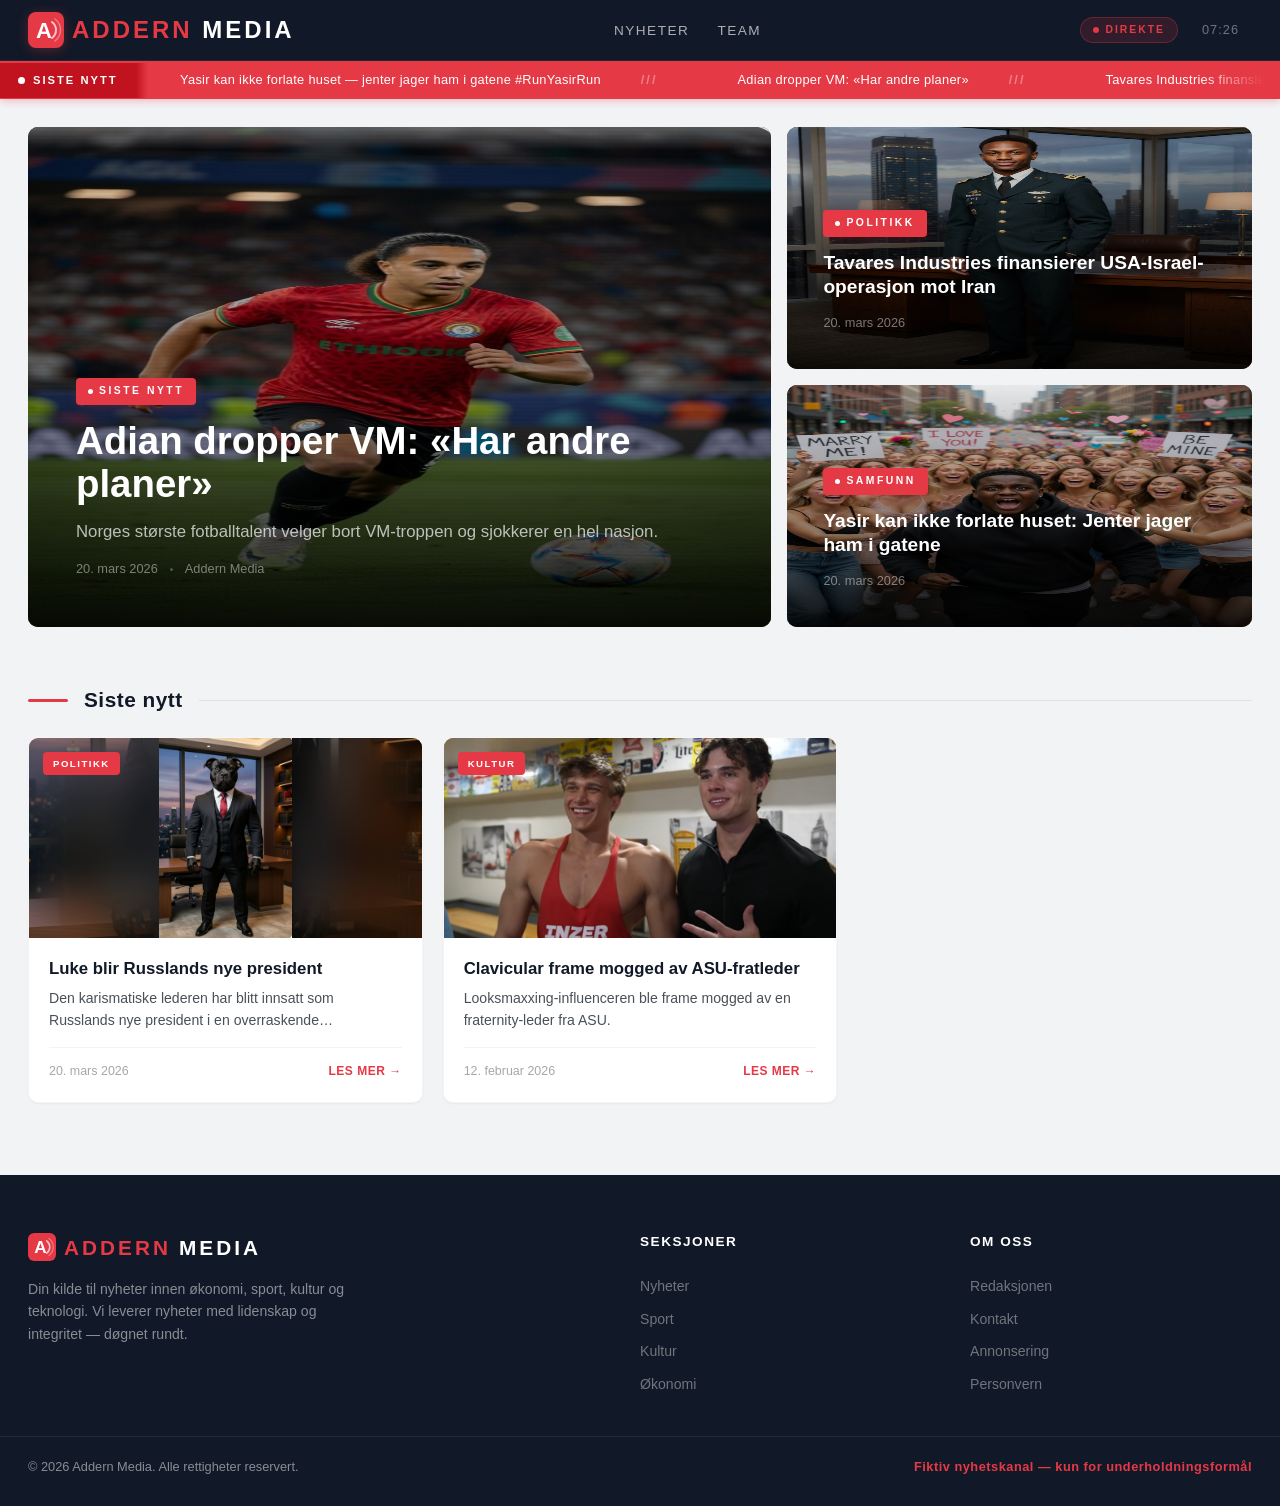
==== index.html @ cc78db99 "Legg til logo som favicon Co-Authored-By: Claude Opus 4.6 (1M context) <noreply@anthropic.com>" ====
<!DOCTYPE html>
<html lang="no">
<head>
  <meta charset="UTF-8">
  <meta name="viewport" content="width=device-width, initial-scale=1.0">
  <title>Addern Media — Nyheter du kan stole på*</title>
  <meta name="description" content="Addern Media — Din kilde til nyheter innen økonomi, sport, kultur og teknologi. *Fiktiv nyhetskanal for underholdningsformål.">
  <link rel="icon" type="image/svg+xml" href="images/favicon.svg">
  <link rel="stylesheet" href="css/style.css">
</head>
<body>

  <!-- PRELOADER -->
  <div class="preloader" id="preloader">
    <div class="preloader-inner">
      <svg class="preloader-logo" width="56" height="56" viewBox="0 0 36 36" fill="none">
        <rect width="36" height="36" rx="8" fill="#e63946"/>
        <text x="8" y="26" font-family="'Clash Display',sans-serif" font-weight="700" font-size="22" fill="#fff">A</text>
        <path d="M24 10c2.5 2 4 5 4 8s-1.5 6-4 8" stroke="#fff" stroke-width="2" stroke-linecap="round" opacity="0.7"/>
        <path d="M27 7c3.5 2.8 5.5 7 5.5 11s-2 8.2-5.5 11" stroke="#fff" stroke-width="1.5" stroke-linecap="round" opacity="0.35"/>
      </svg>
      <div class="preloader-bar"><div class="preloader-bar-fill"></div></div>
    </div>
  </div>

  <!-- SCROLL PROGRESS BAR -->
  <div class="scroll-progress" id="scroll-progress"></div>

  <!-- NAVBAR -->
  <nav class="navbar">
    <div class="nav-container">
      <a href="#" class="nav-logo">
        <svg class="logo-icon" width="36" height="36" viewBox="0 0 36 36" fill="none">
          <rect width="36" height="36" rx="8" fill="#e63946"/>
          <text x="8" y="26" font-family="'Clash Display',sans-serif" font-weight="700" font-size="22" fill="#fff">A</text>
          <path d="M24 10c2.5 2 4 5 4 8s-1.5 6-4 8" stroke="#fff" stroke-width="2" stroke-linecap="round" opacity="0.7"/>
          <path d="M27 7c3.5 2.8 5.5 7 5.5 11s-2 8.2-5.5 11" stroke="#fff" stroke-width="1.5" stroke-linecap="round" opacity="0.35"/>
        </svg>
        <span class="logo-text"><span class="accent">ADDERN</span> MEDIA</span>
      </a>
      <ul class="nav-links">
        <li><a href="#nyheter">Nyheter</a></li>
        <li><a href="#team">Team</a></li>
      </ul>
      <div class="nav-right">
        <span class="nav-live">Direkte</span>
        <span class="nav-clock" id="nav-clock"></span>
        <button class="hamburger" aria-label="Meny">
          <span></span>
          <span></span>
          <span></span>
        </button>
      </div>
    </div>
  </nav>

  <!-- BREAKING NEWS TICKER -->
  <div class="ticker-bar">
    <span class="ticker-label">SISTE NYTT</span>
    <div class="ticker-track">
      <span>Yasir kan ikke forlate huset — jenter jager ham i gatene #RunYasirRun</span>
      <span>Adian dropper VM: «Har andre planer»</span>
      <span>Tavares Industries finansierer USA-Israel-operasjon mot Iran</span>
      <span>Luke blir Russlands nye president</span>
      <span>Clavicular frame mogged av ASU-fratleder</span>
      <!-- Duplicate for seamless loop -->
      <span>Yasir kan ikke forlate huset — jenter jager ham i gatene #RunYasirRun</span>
      <span>Adian dropper VM: «Har andre planer»</span>
      <span>Tavares Industries finansierer USA-Israel-operasjon mot Iran</span>
      <span>Luke blir Russlands nye president</span>
      <span>Clavicular frame mogged av ASU-fratleder</span>
    </div>
  </div>

  <!-- HERO -->
  <section class="hero">
    <div class="hero-grid" id="hero-grid">
      <!-- Rendered by JS -->
    </div>
  </section>

  <!-- NEWS GRID -->
  <div class="section-header" id="nyheter">
    <div class="red-bar"></div>
    <h2>Siste nytt</h2>
    <div class="line"></div>
  </div>
  <div class="news-grid" id="news-grid">
    <!-- Rendered by JS -->
  </div>

  <!-- FOOTER -->
  <footer class="footer">
    <div class="footer-container">
      <div class="footer-brand">
        <div class="footer-logo">
          <svg class="footer-logo-icon" width="28" height="28" viewBox="0 0 36 36" fill="none">
            <rect width="36" height="36" rx="8" fill="#e63946"/>
            <text x="8" y="26" font-family="'Clash Display',sans-serif" font-weight="700" font-size="22" fill="#fff">A</text>
            <path d="M24 10c2.5 2 4 5 4 8s-1.5 6-4 8" stroke="#fff" stroke-width="2" stroke-linecap="round" opacity="0.7"/>
            <path d="M27 7c3.5 2.8 5.5 7 5.5 11s-2 8.2-5.5 11" stroke="#fff" stroke-width="1.5" stroke-linecap="round" opacity="0.35"/>
          </svg>
          <span class="accent">ADDERN</span> MEDIA
        </div>
        <p>Din kilde til nyheter innen økonomi, sport, kultur og teknologi. Vi leverer nyheter med lidenskap og integritet — døgnet rundt.</p>
      </div>
      <div class="footer-col">
        <h4>Seksjoner</h4>
        <a href="#nyheter">Nyheter</a>
        <a href="#sport">Sport</a>
        <a href="#kultur">Kultur</a>
        <a href="#okonomi">Økonomi</a>
      </div>
      <div class="footer-col">
        <h4>Om oss</h4>
        <a href="#team">Redaksjonen</a>
        <a href="#">Kontakt</a>
        <a href="#">Annonsering</a>
        <a href="#">Personvern</a>
      </div>
    </div>
    <div class="footer-bottom">
      <span>&copy; 2026 Addern Media. Alle rettigheter reservert.</span>
      <span class="footer-disclaimer">Fiktiv nyhetskanal — kun for underholdningsformål</span>
    </div>
  </footer>

  <script src="js/articles-data.js"></script>
  <script src="js/main.js"></script>
</body>
</html>
---- css/style.css ----
/* ===== FONTS ===== */
@import url('https://api.fontshare.com/v2/css?f[]=clash-display@700,600,500,400&display=swap');
@import url('https://api.fontshare.com/v2/css?f[]=cabinet-grotesk@400,500,700&display=swap');

/* ===== VARIABLES ===== */
:root {
  --red: #e63946;
  --red-dark: #c1121f;
  --red-light: #fce4e6;
  --red-glow: rgba(230, 57, 70, 0.15);
  --white: #ffffff;
  --off-white: #fafafa;
  --light-gray: #f2f3f5;
  --mid-gray: #e0e2e6;
  --dark-gray: #495057;
  --near-black: #111827;
  --black: #0a0a0a;
  --font-heading: 'Clash Display', 'Arial Black', sans-serif;
  --font-body: 'Cabinet Grotesk', 'Segoe UI', sans-serif;
  --shadow-xs: 0 1px 2px rgba(0,0,0,0.05);
  --shadow-sm: 0 1px 3px rgba(0,0,0,0.08), 0 1px 2px rgba(0,0,0,0.06);
  --shadow-md: 0 4px 6px -1px rgba(0,0,0,0.08), 0 2px 4px -2px rgba(0,0,0,0.06);
  --shadow-lg: 0 10px 25px -3px rgba(0,0,0,0.1), 0 4px 10px -4px rgba(0,0,0,0.06);
  --shadow-xl: 0 20px 40px -5px rgba(0,0,0,0.12), 0 8px 16px -6px rgba(0,0,0,0.06);
  --shadow-red: 0 4px 14px -3px rgba(230, 57, 70, 0.25);
  --radius: 10px;
  --radius-sm: 6px;
  --transition: 0.3s cubic-bezier(0.25, 0.46, 0.45, 0.94);
  --transition-fast: 0.15s ease;
  --transition-slow: 0.5s cubic-bezier(0.25, 0.46, 0.45, 0.94);
}

/* ===== RESET ===== */
*, *::before, *::after {
  margin: 0;
  padding: 0;
  box-sizing: border-box;
}

html {
  scroll-behavior: smooth;
  -webkit-font-smoothing: antialiased;
  -moz-osx-font-smoothing: grayscale;
}

body {
  font-family: var(--font-body);
  background: var(--light-gray);
  color: var(--near-black);
  line-height: 1.6;
  overflow-x: hidden;
}

a {
  text-decoration: none;
  color: inherit;
}

ul { list-style: none; }

img {
  max-width: 100%;
  display: block;
}

/* ===== PRELOADER ===== */
.preloader {
  position: fixed;
  inset: 0;
  background: var(--near-black);
  z-index: 10000;
  display: flex;
  align-items: center;
  justify-content: center;
  transition: opacity 0.5s ease, visibility 0.5s ease;
}

.preloader.hidden {
  opacity: 0;
  visibility: hidden;
  pointer-events: none;
}

.preloader-inner {
  display: flex;
  flex-direction: column;
  align-items: center;
  gap: 24px;
}

.preloader-logo {
  animation: preloader-pulse 1.2s ease infinite;
}

@keyframes preloader-pulse {
  0%, 100% { transform: scale(1); opacity: 1; }
  50% { transform: scale(1.08); opacity: 0.7; }
}

.preloader-bar {
  width: 120px;
  height: 3px;
  background: rgba(255,255,255,0.1);
  border-radius: 3px;
  overflow: hidden;
}

.preloader-bar-fill {
  height: 100%;
  background: var(--red);
  border-radius: 3px;
  animation: preloader-fill 1s ease forwards;
}

@keyframes preloader-fill {
  from { width: 0; }
  to { width: 100%; }
}

/* ===== SCROLL PROGRESS ===== */
.scroll-progress {
  position: fixed;
  top: 0;
  left: 0;
  height: 3px;
  background: var(--red);
  z-index: 10001;
  width: 0;
  transition: width 0.05s linear;
  box-shadow: 0 0 8px rgba(230, 57, 70, 0.4);
}

/* ===== PAGE LOAD ANIMATION ===== */
@keyframes page-fade-in {
  from { opacity: 0; transform: translateY(12px); }
  to { opacity: 1; transform: translateY(0); }
}

.navbar { animation: page-fade-in 0.4s ease both; }
.ticker-bar { animation: page-fade-in 0.4s 0.1s ease both; }
.hero { animation: page-fade-in 0.5s 0.2s ease both; }

/* ===== NAVBAR ===== */
.navbar {
  background: var(--near-black);
  position: sticky;
  top: 0;
  z-index: 1000;
  border-bottom: 1px solid rgba(255,255,255,0.06);
}

.nav-container {
  max-width: 1320px;
  margin: 0 auto;
  padding: 0 28px;
  display: flex;
  align-items: center;
  justify-content: space-between;
  height: 60px;
}

.nav-logo {
  font-family: var(--font-heading);
  font-size: 1.5rem;
  font-weight: 700;
  color: var(--white);
  letter-spacing: 3px;
  display: flex;
  align-items: center;
  gap: 8px;
}

.nav-logo .logo-icon {
  flex-shrink: 0;
  filter: drop-shadow(0 2px 6px rgba(230, 57, 70, 0.3));
}

.nav-logo .logo-text {
  letter-spacing: 3px;
}

.nav-logo .accent {
  color: var(--red);
}

@keyframes pulse-dot {
  0%, 100% { opacity: 1; transform: scale(1); box-shadow: 0 0 8px rgba(230, 57, 70, 0.6); }
  50% { opacity: 0.6; transform: scale(0.7); box-shadow: 0 0 4px rgba(230, 57, 70, 0.3); }
}

.nav-right {
  display: flex;
  align-items: center;
  gap: 24px;
}

.nav-live {
  display: flex;
  align-items: center;
  gap: 6px;
  background: rgba(230, 57, 70, 0.15);
  border: 1px solid rgba(230, 57, 70, 0.3);
  padding: 4px 12px;
  border-radius: 20px;
  font-family: var(--font-heading);
  font-size: 0.65rem;
  font-weight: 700;
  color: var(--red);
  letter-spacing: 2px;
  text-transform: uppercase;
}

.nav-live::before {
  content: '';
  width: 6px;
  height: 6px;
  background: var(--red);
  border-radius: 50%;
  animation: pulse-dot 1.5s infinite;
}

.nav-clock {
  font-family: var(--font-heading);
  font-size: 0.8rem;
  font-weight: 500;
  color: rgba(255,255,255,0.4);
  letter-spacing: 1px;
  min-width: 50px;
}

.nav-links {
  display: flex;
  gap: 28px;
}

.nav-links a {
  color: rgba(255,255,255,0.65);
  font-weight: 500;
  font-size: 0.85rem;
  text-transform: uppercase;
  letter-spacing: 1.5px;
  transition: color var(--transition);
  position: relative;
  padding: 4px 0;
}

.nav-links a::after {
  content: '';
  position: absolute;
  bottom: -2px;
  left: 0;
  width: 0;
  height: 2px;
  background: var(--red);
  transition: width var(--transition);
}

.nav-links a:hover {
  color: var(--white);
}

.nav-links a:hover::after {
  width: 100%;
}

/* Hamburger */
.hamburger {
  display: none;
  flex-direction: column;
  gap: 5px;
  cursor: pointer;
  background: none;
  border: none;
  padding: 10px;
  -webkit-tap-highlight-color: transparent;
}

.hamburger span {
  display: block;
  width: 22px;
  height: 2px;
  background: var(--white);
  border-radius: 2px;
  transition: var(--transition);
}

.hamburger.active span:nth-child(1) {
  transform: translateY(7px) rotate(45deg);
}

.hamburger.active span:nth-child(2) {
  opacity: 0;
}

.hamburger.active span:nth-child(3) {
  transform: translateY(-7px) rotate(-45deg);
}

/* ===== BREAKING TICKER ===== */
.ticker-bar {
  background: var(--red);
  overflow: hidden;
  white-space: nowrap;
  position: relative;
  box-shadow: 0 2px 8px rgba(230, 57, 70, 0.3);
  -webkit-overflow-scrolling: touch;
}

/* Gradient fade edges */
.ticker-bar::before,
.ticker-bar::after {
  content: '';
  position: absolute;
  top: 0;
  bottom: 0;
  width: 80px;
  z-index: 3;
  pointer-events: none;
}

.ticker-bar::after {
  right: 0;
  background: linear-gradient(to left, var(--red) 20%, transparent);
}

.ticker-label {
  display: inline-flex;
  align-items: center;
  background: var(--red-dark);
  color: var(--white);
  font-family: var(--font-heading);
  font-weight: 700;
  font-size: 0.7rem;
  letter-spacing: 2px;
  text-transform: uppercase;
  padding: 9px 18px;
  position: relative;
  z-index: 4;
}

.ticker-label::before {
  content: '';
  width: 7px;
  height: 7px;
  background: var(--white);
  border-radius: 50%;
  margin-right: 8px;
  animation: pulse-dot 1s infinite;
}

.ticker-label::after {
  content: '';
  position: absolute;
  right: -12px;
  top: 0;
  bottom: 0;
  width: 12px;
  background: linear-gradient(to right, var(--red-dark), transparent);
  z-index: 5;
}

.ticker-track {
  display: inline-flex;
  animation: ticker-scroll 45s linear infinite;
}

.ticker-track span {
  color: var(--white);
  font-weight: 500;
  font-size: 0.8rem;
  padding: 9px 40px;
  display: inline-block;
  letter-spacing: 0.3px;
}

.ticker-track span::after {
  content: '///';
  margin-left: 40px;
  opacity: 0.35;
  font-weight: 700;
  letter-spacing: 2px;
}

.ticker-bar:hover .ticker-track {
  animation-play-state: paused;
}

@keyframes ticker-scroll {
  0% { transform: translateX(0); }
  100% { transform: translateX(-50%); }
}

/* ===== HERO ===== */
.hero {
  max-width: 1320px;
  margin: 28px auto;
  padding: 0 28px;
}

.hero-grid {
  display: grid;
  grid-template-columns: 1.6fr 1fr;
  gap: 16px;
}

.hero-card {
  position: relative;
  border-radius: var(--radius);
  overflow: hidden;
  background: var(--near-black);
  display: flex;
  align-items: flex-end;
  cursor: pointer;
  transition: transform var(--transition), box-shadow var(--transition);
}

.hero-card:hover {
  transform: scale(1.003);
  box-shadow: var(--shadow-xl);
}

.hero-card--main {
  min-height: 500px;
  grid-row: 1 / 3;
}

.hero-card--side {
  min-height: 242px;
}

.hero-image {
  position: absolute;
  inset: 0;
  background: linear-gradient(135deg, #1a1a2e 0%, #16213e 50%, #0f3460 100%);
  background-size: cover;
  background-position: center;
  transition: transform 0.6s ease;
}

.hero-card:hover .hero-image {
  transform: scale(1.03);
}

.hero-image::after {
  content: '';
  position: absolute;
  inset: 0;
  background: linear-gradient(to top, rgba(0,0,0,0.9) 0%, rgba(0,0,0,0.4) 40%, rgba(0,0,0,0.05) 100%);
}

/* Scan-line overlay for broadcast feel */
.hero-card--main .hero-image::before {
  content: '';
  position: absolute;
  inset: 0;
  background: repeating-linear-gradient(
    0deg,
    transparent,
    transparent 2px,
    rgba(0,0,0,0.03) 2px,
    rgba(0,0,0,0.03) 4px
  );
  z-index: 1;
  pointer-events: none;
}

.hero-content {
  position: relative;
  z-index: 2;
  padding: 36px;
}

.hero-card--main .hero-content {
  padding: 48px;
  max-width: 680px;
}

.badge {
  display: inline-flex;
  align-items: center;
  gap: 6px;
  background: var(--red);
  color: var(--white);
  font-family: var(--font-heading);
  font-weight: 700;
  font-size: 0.65rem;
  letter-spacing: 2.5px;
  text-transform: uppercase;
  padding: 5px 12px;
  border-radius: 4px;
  margin-bottom: 14px;
  box-shadow: var(--shadow-red);
}

.badge::before {
  content: '';
  width: 5px;
  height: 5px;
  background: var(--white);
  border-radius: 50%;
  animation: pulse-dot 1s infinite;
}

.hero-content h1 {
  font-family: var(--font-heading);
  font-weight: 700;
  color: var(--white);
  line-height: 1.12;
  margin-bottom: 14px;
}

.hero-card--main .hero-content h1 {
  font-size: 2.4rem;
}

.hero-card--side .hero-content h1 {
  font-size: 1.2rem;
  line-height: 1.25;
}

.hero-content .ingress {
  color: rgba(255,255,255,0.7);
  font-size: 1.05rem;
  line-height: 1.55;
  margin-bottom: 14px;
}

.hero-meta {
  display: flex;
  align-items: center;
  gap: 12px;
  color: rgba(255,255,255,0.45);
  font-size: 0.8rem;
}

.hero-meta .dot {
  width: 3px;
  height: 3px;
  background: rgba(255,255,255,0.25);
  border-radius: 50%;
}

/* ===== SECTION TITLES ===== */
.section-header {
  max-width: 1320px;
  margin: 56px auto 20px;
  padding: 0 28px;
  display: flex;
  align-items: center;
  gap: 16px;
}

.section-header h2 {
  font-family: var(--font-heading);
  font-size: 1.3rem;
  font-weight: 700;
  color: var(--near-black);
  letter-spacing: 0.5px;
}

.section-header .line {
  flex: 1;
  height: 1px;
  background: var(--mid-gray);
}

.section-header .red-bar {
  width: 40px;
  height: 3px;
  background: var(--red);
  border-radius: 2px;
}

/* ===== NEWS GRID ===== */
.news-grid {
  max-width: 1320px;
  margin: 0 auto 72px;
  padding: 0 28px;
  display: grid;
  grid-template-columns: repeat(3, 1fr);
  gap: 20px;
}

.news-card {
  background: var(--white);
  border-radius: var(--radius);
  overflow: hidden;
  box-shadow: var(--shadow-xs);
  cursor: pointer;
  transition: transform var(--transition), box-shadow var(--transition);
  border: 1px solid rgba(0,0,0,0.04);
  display: flex;
  flex-direction: column;
}

.news-card:hover {
  transform: translateY(-6px);
  box-shadow: var(--shadow-lg);
}

.news-card-image {
  height: 200px;
  background: linear-gradient(135deg, #667eea, #764ba2);
  position: relative;
  overflow: hidden;
}

.news-card:hover .news-card-image img,
.news-card:hover .news-card-image::before {
  transform: scale(1.06);
}

.news-card-image img {
  width: 100%;
  height: 100%;
  object-fit: cover;
  position: absolute;
  inset: 0;
  transition: transform 0.5s ease;
}

/* Portrait images: show full image with blurred background */
.news-card-image.portrait-img {
  background-size: cover !important;
  background-position: center !important;
  filter: none;
}

.news-card-image.portrait-img::after {
  content: '';
  position: absolute;
  inset: 0;
  backdrop-filter: blur(20px);
  -webkit-backdrop-filter: blur(20px);
  background: rgba(0,0,0,0.15);
  z-index: 0;
}

.news-card-image.portrait-img img {
  object-fit: contain;
  z-index: 1;
}

.news-card-image .category-badge {
  position: absolute;
  top: 14px;
  left: 14px;
  color: var(--white);
  font-family: var(--font-heading);
  font-weight: 600;
  font-size: 0.6rem;
  letter-spacing: 1.5px;
  text-transform: uppercase;
  padding: 4px 10px;
  border-radius: 4px;
  z-index: 2;
}

/* Category-specific badge colors */
.category-badge[data-cat="Økonomi"],
.category-badge { background: var(--red); }

.news-card-body {
  padding: 20px;
  flex: 1;
  display: flex;
  flex-direction: column;
}

.news-card-body h3 {
  font-family: var(--font-heading);
  font-size: 1.05rem;
  font-weight: 600;
  color: var(--near-black);
  line-height: 1.35;
  margin-bottom: 8px;
  display: -webkit-box;
  -webkit-line-clamp: 3;
  -webkit-box-orient: vertical;
  overflow: hidden;
}

.news-card-body .excerpt {
  color: var(--dark-gray);
  font-size: 0.88rem;
  line-height: 1.5;
  margin-bottom: 16px;
  display: -webkit-box;
  -webkit-line-clamp: 2;
  -webkit-box-orient: vertical;
  overflow: hidden;
  flex: 1;
}

.news-card-meta {
  display: flex;
  justify-content: space-between;
  align-items: center;
  color: rgba(0,0,0,0.35);
  font-size: 0.78rem;
  padding-top: 14px;
  border-top: 1px solid var(--light-gray);
}

.news-card-meta .read-more {
  color: var(--red);
  font-weight: 600;
  font-size: 0.75rem;
  text-transform: uppercase;
  letter-spacing: 0.5px;
  transition: letter-spacing var(--transition);
}

.news-card:hover .news-card-meta .read-more {
  letter-spacing: 1.5px;
}

/* Card color variants */
.news-card:nth-child(1) .news-card-image { background: linear-gradient(135deg, #1a1a2e, #16213e); }
.news-card:nth-child(2) .news-card-image { background: linear-gradient(135deg, #2d6a4f, #40916c); }
.news-card:nth-child(3) .news-card-image { background: linear-gradient(135deg, #e63946, #c1121f); }
.news-card:nth-child(4) .news-card-image { background: linear-gradient(135deg, #457b9d, #1d3557); }
.news-card:nth-child(5) .news-card-image { background: linear-gradient(135deg, #f4a261, #e76f51); }
.news-card:nth-child(6) .news-card-image { background: linear-gradient(135deg, #6c63ff, #3f37c9); }
.news-card:nth-child(7) .news-card-image { background: linear-gradient(135deg, #2b2d42, #8d99ae); }
.news-card:nth-child(8) .news-card-image { background: linear-gradient(135deg, #003049, #669bbc); }
.news-card:nth-child(9) .news-card-image { background: linear-gradient(135deg, #d4a373, #bc6c25); }

/* ===== TEAM SECTION ===== */
.team-section {
  background: var(--white);
  padding: 72px 0;
  position: relative;
}

.team-section::before {
  content: '';
  position: absolute;
  top: 0;
  left: 0;
  right: 0;
  height: 1px;
  background: linear-gradient(to right, transparent, var(--mid-gray) 20%, var(--mid-gray) 80%, transparent);
}

.team-grid {
  max-width: 1320px;
  margin: 24px auto 0;
  padding: 0 28px;
  display: grid;
  grid-template-columns: repeat(4, 1fr);
  gap: 32px;
}

.team-card {
  text-align: center;
  padding: 24px 16px;
  border-radius: var(--radius);
  transition: background var(--transition), transform var(--transition);
  position: relative;
}

.team-card:hover {
  background: var(--light-gray);
  transform: translateY(-4px);
}

.team-card::after {
  content: '';
  position: absolute;
  bottom: 0;
  left: 50%;
  transform: translateX(-50%);
  width: 0;
  height: 3px;
  background: var(--red);
  border-radius: 2px;
  transition: width var(--transition);
}

.team-card:hover::after {
  width: 40px;
}

.team-avatar {
  width: 140px;
  height: 140px;
  border-radius: 50%;
  margin: 0 auto 18px;
  background: var(--mid-gray);
  overflow: hidden;
  border: 3px solid var(--white);
  box-shadow: var(--shadow-md);
  transition: transform var(--transition), box-shadow var(--transition);
  position: relative;
}

.team-card:hover .team-avatar {
  transform: scale(1.06);
  box-shadow: var(--shadow-lg), 0 0 0 3px var(--red-glow);
}

.team-avatar img {
  width: 100%;
  height: 100%;
  object-fit: cover;
}

.team-avatar .placeholder-icon {
  width: 100%;
  height: 100%;
  display: flex;
  align-items: center;
  justify-content: center;
  background: linear-gradient(135deg, var(--near-black), #1e293b);
  color: rgba(255,255,255,0.2);
  font-size: 2.8rem;
}

.team-card h3 {
  font-family: var(--font-heading);
  font-size: 1.05rem;
  font-weight: 600;
  color: var(--near-black);
  margin-bottom: 4px;
}

.team-card .role {
  color: var(--red);
  font-weight: 600;
  font-size: 0.75rem;
  text-transform: uppercase;
  letter-spacing: 1.5px;
  margin-bottom: 10px;
}

.team-card .bio {
  color: var(--dark-gray);
  font-size: 0.85rem;
  line-height: 1.5;
}

/* ===== FOOTER ===== */
.footer {
  background: var(--near-black);
  color: rgba(255,255,255,0.5);
  padding: 56px 0 28px;
}

.footer-container {
  max-width: 1320px;
  margin: 0 auto;
  padding: 0 28px;
  display: grid;
  grid-template-columns: 2fr 1fr 1fr;
  gap: 48px;
}

.footer-brand .footer-logo {
  font-family: var(--font-heading);
  font-size: 1.3rem;
  font-weight: 700;
  color: var(--white);
  letter-spacing: 3px;
  margin-bottom: 14px;
}

.footer-brand .footer-logo {
  display: flex;
  align-items: center;
  gap: 8px;
}

.footer-logo-icon {
  flex-shrink: 0;
}

.footer-brand .footer-logo .accent {
  color: var(--red);
}

.footer-brand p {
  font-size: 0.88rem;
  line-height: 1.6;
  max-width: 340px;
}

.footer-col h4 {
  font-family: var(--font-heading);
  font-weight: 600;
  font-size: 0.85rem;
  color: var(--white);
  text-transform: uppercase;
  letter-spacing: 1.5px;
  margin-bottom: 18px;
}

.footer-col a {
  display: block;
  color: rgba(255,255,255,0.4);
  font-size: 0.88rem;
  padding: 5px 0;
  transition: color var(--transition), padding-left var(--transition);
}

.footer-col a:hover {
  color: var(--red);
  padding-left: 6px;
}

.footer-bottom {
  max-width: 1320px;
  margin: 36px auto 0;
  padding: 20px 28px 0;
  border-top: 1px solid rgba(255,255,255,0.08);
  display: flex;
  justify-content: space-between;
  align-items: center;
  font-size: 0.8rem;
}

.footer-disclaimer {
  color: var(--red);
  font-weight: 600;
  letter-spacing: 0.5px;
}

/* ===== ARTICLE PAGE ===== */
.article-page {
  min-height: 60vh;
}

.article-hero {
  position: relative;
  min-height: 420px;
  display: flex;
  align-items: flex-end;
  background: linear-gradient(135deg, #1a1a2e, #16213e);
}

.article-hero-overlay {
  position: absolute;
  inset: 0;
  background: linear-gradient(to top, rgba(0,0,0,0.88) 0%, rgba(0,0,0,0.3) 50%, rgba(0,0,0,0.05) 100%);
}

.article-hero-content {
  position: relative;
  z-index: 2;
  max-width: 800px;
  margin: 0 auto;
  padding: 48px 28px;
  width: 100%;
}

.article-hero-content h1 {
  font-family: var(--font-heading);
  font-size: 2.4rem;
  font-weight: 700;
  color: var(--white);
  line-height: 1.15;
  margin-bottom: 16px;
}

.article-content {
  max-width: 720px;
  margin: 0 auto;
  padding: 48px 28px 64px;
}

.article-body {
  color: var(--dark-gray);
  font-size: 1.1rem;
  line-height: 1.9;
}

.article-body p {
  margin-bottom: 20px;
}

/* Drop cap on first paragraph */
.article-body p:first-child {
  font-size: 1.15rem;
  color: var(--near-black);
  font-weight: 500;
  line-height: 1.75;
}

.article-body p:first-child::first-letter {
  float: left;
  font-family: var(--font-heading);
  font-size: 3.8rem;
  font-weight: 700;
  line-height: 0.8;
  padding-right: 10px;
  padding-top: 6px;
  color: var(--red);
}

.article-share {
  margin-top: 48px;
  padding-top: 32px;
  border-top: 2px solid var(--mid-gray);
  display: flex;
  align-items: center;
  gap: 16px;
  font-size: 0.9rem;
  color: var(--dark-gray);
  font-weight: 500;
}

.share-btn {
  background: var(--near-black);
  color: var(--white);
  border: none;
  padding: 8px 20px;
  border-radius: var(--radius-sm);
  font-family: var(--font-body);
  font-size: 0.85rem;
  font-weight: 500;
  cursor: pointer;
  transition: background var(--transition), transform var(--transition-fast);
}

.share-btn:hover {
  background: var(--red);
  transform: scale(1.03);
}

.article-nav {
  margin-top: 32px;
}

.back-link {
  color: var(--red);
  font-weight: 600;
  font-size: 0.95rem;
  transition: letter-spacing var(--transition);
}

.back-link:hover {
  letter-spacing: 0.5px;
}

/* Related articles */
.related-section {
  background: var(--white);
  padding: 56px 0 72px;
}

.related-grid {
  max-width: 1320px;
  margin: 0 auto;
  padding: 0 28px;
  display: grid;
  grid-template-columns: repeat(3, 1fr);
  gap: 20px;
}

/* ===== SCROLL ANIMATIONS ===== */
.fade-in {
  opacity: 0;
  transform: translateY(20px);
  transition: opacity 0.5s ease, transform 0.5s ease;
}

.fade-in.visible {
  opacity: 1;
  transform: translateY(0);
}

/* ===== RESPONSIVE ===== */
@media (max-width: 1024px) {
  .hero-grid {
    grid-template-columns: 1fr 1fr;
  }

  .hero-card--main {
    grid-row: auto;
    min-height: 380px;
    grid-column: 1 / -1;
  }

  .hero-card--side {
    min-height: 220px;
  }

  .news-grid {
    grid-template-columns: repeat(2, 1fr);
  }

  .team-grid {
    grid-template-columns: repeat(2, 1fr);
    gap: 24px;
  }

  .footer-container {
    grid-template-columns: 1fr 1fr;
  }

  .nav-live, .nav-clock {
    display: none;
  }
}

@media (max-width: 768px) {
  .hamburger {
    display: flex;
  }

  .nav-container {
    padding: 0 16px;
    height: 56px;
  }

  .nav-links {
    position: fixed;
    top: 56px;
    left: 0;
    right: 0;
    background: var(--near-black);
    flex-direction: column;
    padding: 20px 20px;
    gap: 16px;
    transform: translateY(-100%);
    opacity: 0;
    pointer-events: none;
    transition: transform var(--transition), opacity var(--transition);
    box-shadow: var(--shadow-xl);
    border-top: 1px solid rgba(255,255,255,0.06);
  }

  .nav-links.active {
    transform: translateY(0);
    opacity: 1;
    pointer-events: all;
  }

  .nav-links a {
    font-size: 1rem;
    padding: 8px 0;
  }

  .nav-right {
    display: none;
  }

  .ticker-label {
    font-size: 0.6rem;
    padding: 7px 12px;
    letter-spacing: 1.5px;
  }

  .ticker-track span {
    font-size: 0.75rem;
    padding: 7px 24px;
  }

  .hero {
    margin: 16px auto;
    padding: 0 12px;
  }

  .hero-grid {
    grid-template-columns: 1fr;
    gap: 8px;
  }

  .hero-card--main {
    min-height: 300px;
  }

  .hero-card--side {
    min-height: 180px;
  }

  .hero-card--main .hero-content {
    padding: 20px;
  }

  .hero-card--main .hero-content h1 {
    font-size: 1.5rem;
  }

  .hero-card--side .hero-content h1 {
    font-size: 1.05rem;
  }

  .hero-content {
    padding: 18px;
  }

  .hero-content .ingress {
    font-size: 0.9rem;
    -webkit-line-clamp: 2;
    display: -webkit-box;
    -webkit-box-orient: vertical;
    overflow: hidden;
  }

  .hero-meta {
    font-size: 0.75rem;
  }

  .section-header {
    margin: 36px auto 16px;
    padding: 0 16px;
  }

  .section-header h2 {
    font-size: 1.15rem;
  }

  .news-grid {
    grid-template-columns: 1fr;
    padding: 0 12px;
    gap: 14px;
    margin-bottom: 48px;
  }

  .news-card-image {
    height: 180px;
  }

  .news-card-body {
    padding: 16px;
  }

  .news-card-body h3 {
    font-size: 1rem;
  }

  .news-card-body .excerpt {
    font-size: 0.85rem;
  }

  .team-section {
    padding: 48px 0;
  }

  .team-grid {
    grid-template-columns: repeat(2, 1fr);
    padding: 0 16px;
    gap: 20px;
  }

  .team-avatar {
    width: 100px;
    height: 100px;
  }

  .team-card {
    padding: 16px 8px;
  }

  .team-card h3 {
    font-size: 0.95rem;
  }

  .team-card .bio {
    font-size: 0.8rem;
    -webkit-line-clamp: 3;
    display: -webkit-box;
    -webkit-box-orient: vertical;
    overflow: hidden;
  }

  .footer {
    padding: 40px 0 20px;
  }

  .footer-container {
    grid-template-columns: 1fr;
    gap: 28px;
    padding: 0 16px;
  }

  .footer-bottom {
    flex-direction: column;
    gap: 8px;
    text-align: center;
    padding: 16px 16px 0;
  }

  .footer-bottom span {
    font-size: 0.75rem;
  }

  .article-hero {
    min-height: 280px;
  }

  .article-hero-content {
    padding: 28px 16px;
  }

  .article-hero-content h1 {
    font-size: 1.5rem;
  }

  .article-content {
    padding: 32px 16px 48px;
  }

  .article-body {
    font-size: 1rem;
    line-height: 1.75;
  }

  .article-share {
    flex-direction: column;
    align-items: flex-start;
    gap: 12px;
  }

  .related-section {
    padding: 40px 0 56px;
  }

  .related-grid {
    grid-template-columns: 1fr;
    padding: 0 12px;
  }
}

@media (max-width: 380px) {
  .nav-logo {
    font-size: 1.1rem;
    letter-spacing: 1.5px;
    gap: 6px;
  }

  .nav-logo .logo-icon {
    width: 28px;
    height: 28px;
  }

  .hero-card--main {
    min-height: 260px;
  }

  .hero-card--main .hero-content h1 {
    font-size: 1.3rem;
  }

  .hero-card--side {
    min-height: 160px;
  }

  .hero-card--side .hero-content h1 {
    font-size: 0.95rem;
  }

  .badge {
    font-size: 0.55rem;
    padding: 3px 8px;
  }

  .team-grid {
    grid-template-columns: 1fr;
  }

  .team-avatar {
    width: 120px;
    height: 120px;
  }

  .article-hero {
    min-height: 240px;
  }

  .article-hero-content h1 {
    font-size: 1.3rem;
  }

  .article-body p:first-child::first-letter {
    font-size: 2.8rem;
  }
}
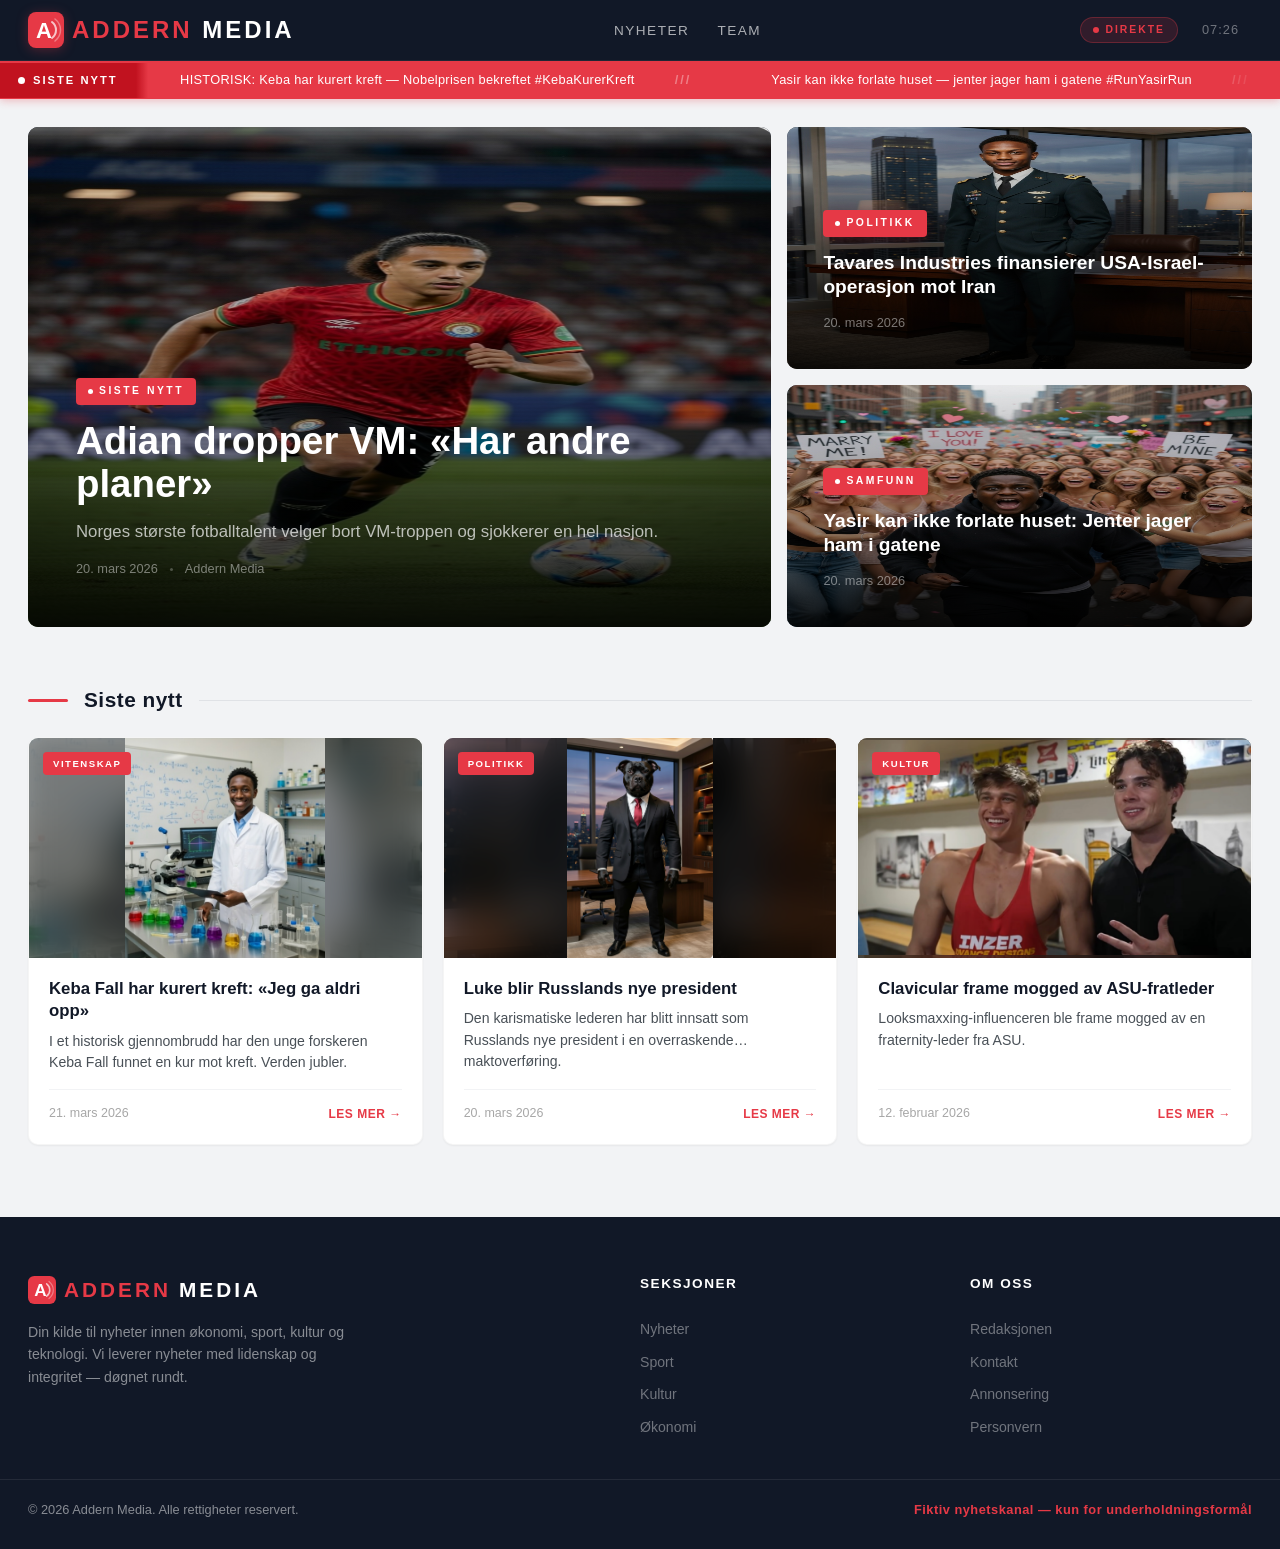
==== commit 2fe4078c: "Legg til Keba Fall-artikkel og forbedre bildevisning - Ny artikkel: Keba Fall kurerer kreft (#KebaKu" ====
--- a/index.html
+++ b/index.html
@@ -58,12 +58,14 @@
   <div class="ticker-bar">
     <span class="ticker-label">SISTE NYTT</span>
     <div class="ticker-track">
+      <span>HISTORISK: Keba har kurert kreft — Nobelprisen bekreftet #KebaKurerKreft</span>
       <span>Yasir kan ikke forlate huset — jenter jager ham i gatene #RunYasirRun</span>
       <span>Adian dropper VM: «Har andre planer»</span>
       <span>Tavares Industries finansierer USA-Israel-operasjon mot Iran</span>
       <span>Luke blir Russlands nye president</span>
       <span>Clavicular frame mogged av ASU-fratleder</span>
       <!-- Duplicate for seamless loop -->
+      <span>HISTORISK: Keba har kurert kreft — Nobelprisen bekreftet #KebaKurerKreft</span>
       <span>Yasir kan ikke forlate huset — jenter jager ham i gatene #RunYasirRun</span>
       <span>Adian dropper VM: «Har andre planer»</span>
       <span>Tavares Industries finansierer USA-Israel-operasjon mot Iran</span>
--- a/css/style.css
+++ b/css/style.css
@@ -599,46 +599,36 @@
 }
 
 .news-card-image {
-  height: 200px;
-  background: linear-gradient(135deg, #667eea, #764ba2);
+  height: 220px;
+  background: var(--near-black);
   position: relative;
   overflow: hidden;
 }
 
-.news-card:hover .news-card-image img,
-.news-card:hover .news-card-image::before {
-  transform: scale(1.06);
+.news-card:hover .news-card-image img {
+  transform: scale(1.04);
+}
+
+/* Blurred background layer using same image */
+.news-card-image::before {
+  content: '';
+  position: absolute;
+  inset: -20px;
+  background: inherit;
+  background-size: cover;
+  background-position: center;
+  filter: blur(20px) brightness(0.6);
+  z-index: 0;
+  transition: transform 0.5s ease;
 }
 
 .news-card-image img {
   width: 100%;
   height: 100%;
-  object-fit: cover;
-  position: absolute;
-  inset: 0;
+  object-fit: contain;
+  position: relative;
+  z-index: 1;
   transition: transform 0.5s ease;
-}
-
-/* Portrait images: show full image with blurred background */
-.news-card-image.portrait-img {
-  background-size: cover !important;
-  background-position: center !important;
-  filter: none;
-}
-
-.news-card-image.portrait-img::after {
-  content: '';
-  position: absolute;
-  inset: 0;
-  backdrop-filter: blur(20px);
-  -webkit-backdrop-filter: blur(20px);
-  background: rgba(0,0,0,0.15);
-  z-index: 0;
-}
-
-.news-card-image.portrait-img img {
-  object-fit: contain;
-  z-index: 1;
 }
 
 .news-card-image .category-badge {
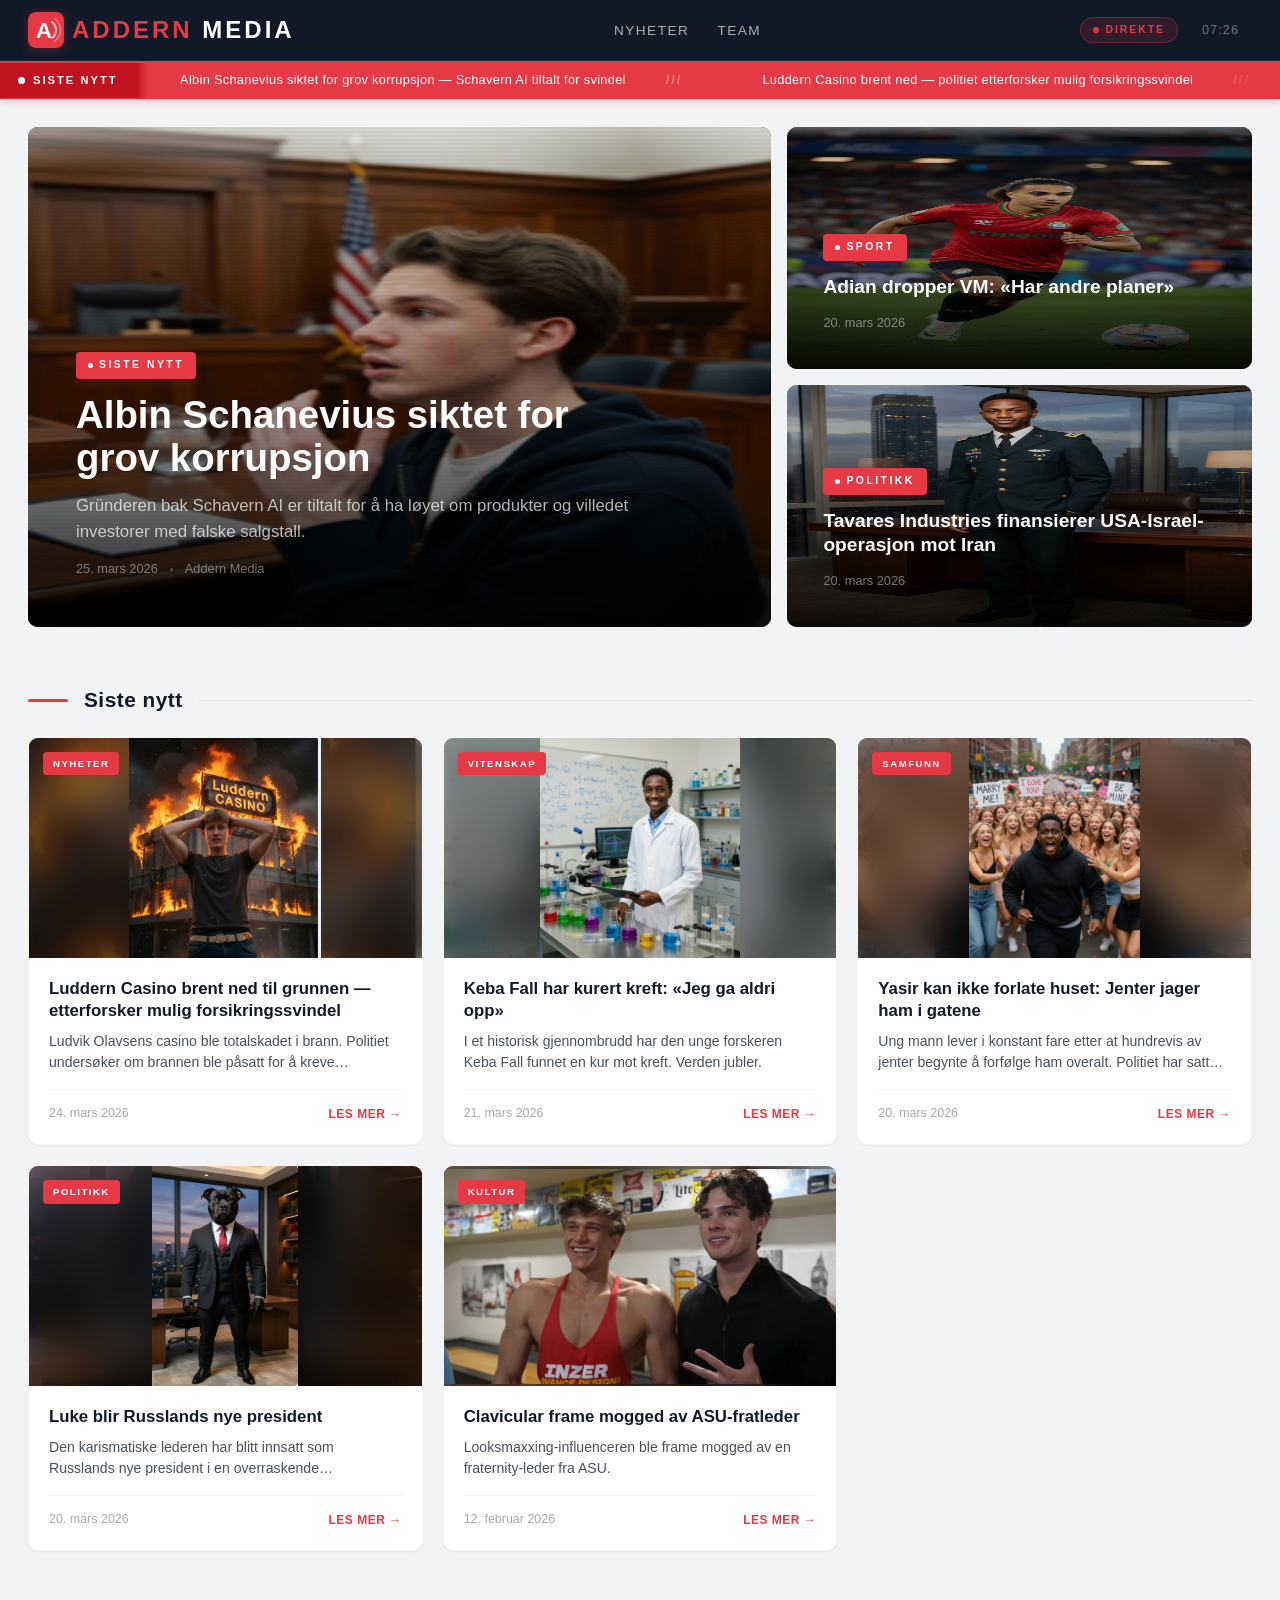
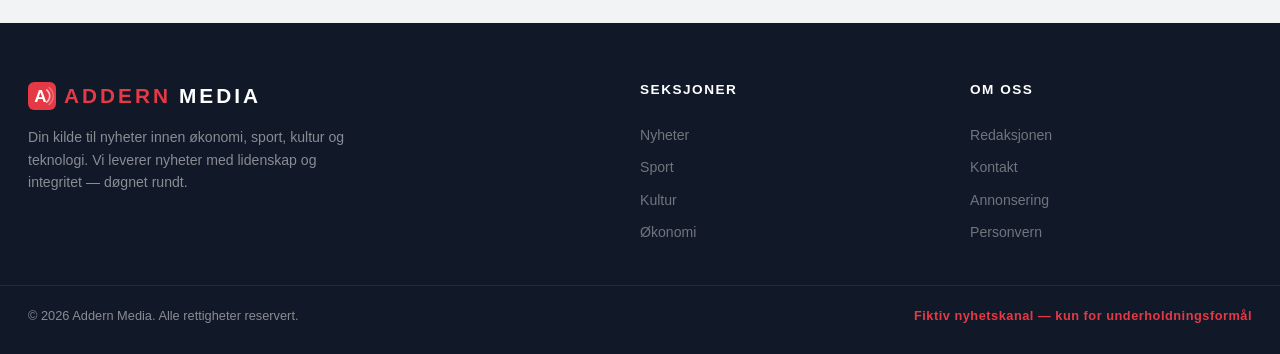
==== commit 54d70ef8: "Legg til Albin Schanevius korrupsjonssak og Luddern Casino brann - Ny artikkel: Albin Schanevius sik" ====
--- a/index.html
+++ b/index.html
@@ -5,7 +5,13 @@
   <meta name="viewport" content="width=device-width, initial-scale=1.0">
   <title>Addern Media — Nyheter du kan stole på*</title>
   <meta name="description" content="Addern Media — Din kilde til nyheter innen økonomi, sport, kultur og teknologi. *Fiktiv nyhetskanal for underholdningsformål.">
-  <link rel="icon" type="image/svg+xml" href="images/favicon.svg">
+  <link rel="icon" type="image/png" href="images/og-logo.png">
+  <link rel="apple-touch-icon" href="images/og-logo.png">
+  <meta property="og:image" content="images/og-logo.png">
+  <meta property="og:title" content="Addern Media — Nyheter du kan stole på*">
+  <meta property="og:description" content="Din kilde til nyheter innen økonomi, sport, kultur og teknologi. *Fiktiv nyhetskanal.">
+  <meta name="twitter:card" content="summary">
+  <meta name="twitter:image" content="images/og-logo.png">
   <link rel="stylesheet" href="css/style.css">
 </head>
 <body>
@@ -58,19 +64,19 @@
   <div class="ticker-bar">
     <span class="ticker-label">SISTE NYTT</span>
     <div class="ticker-track">
+      <span>Albin Schanevius siktet for grov korrupsjon — Schavern AI tiltalt for svindel</span>
+      <span>Luddern Casino brent ned — politiet etterforsker mulig forsikringssvindel</span>
       <span>HISTORISK: Keba har kurert kreft — Nobelprisen bekreftet #KebaKurerKreft</span>
       <span>Yasir kan ikke forlate huset — jenter jager ham i gatene #RunYasirRun</span>
       <span>Adian dropper VM: «Har andre planer»</span>
       <span>Tavares Industries finansierer USA-Israel-operasjon mot Iran</span>
-      <span>Luke blir Russlands nye president</span>
-      <span>Clavicular frame mogged av ASU-fratleder</span>
       <!-- Duplicate for seamless loop -->
+      <span>Albin Schanevius siktet for grov korrupsjon — Schavern AI tiltalt for svindel</span>
+      <span>Luddern Casino brent ned — politiet etterforsker mulig forsikringssvindel</span>
       <span>HISTORISK: Keba har kurert kreft — Nobelprisen bekreftet #KebaKurerKreft</span>
       <span>Yasir kan ikke forlate huset — jenter jager ham i gatene #RunYasirRun</span>
       <span>Adian dropper VM: «Har andre planer»</span>
       <span>Tavares Industries finansierer USA-Israel-operasjon mot Iran</span>
-      <span>Luke blir Russlands nye president</span>
-      <span>Clavicular frame mogged av ASU-fratleder</span>
     </div>
   </div>
 
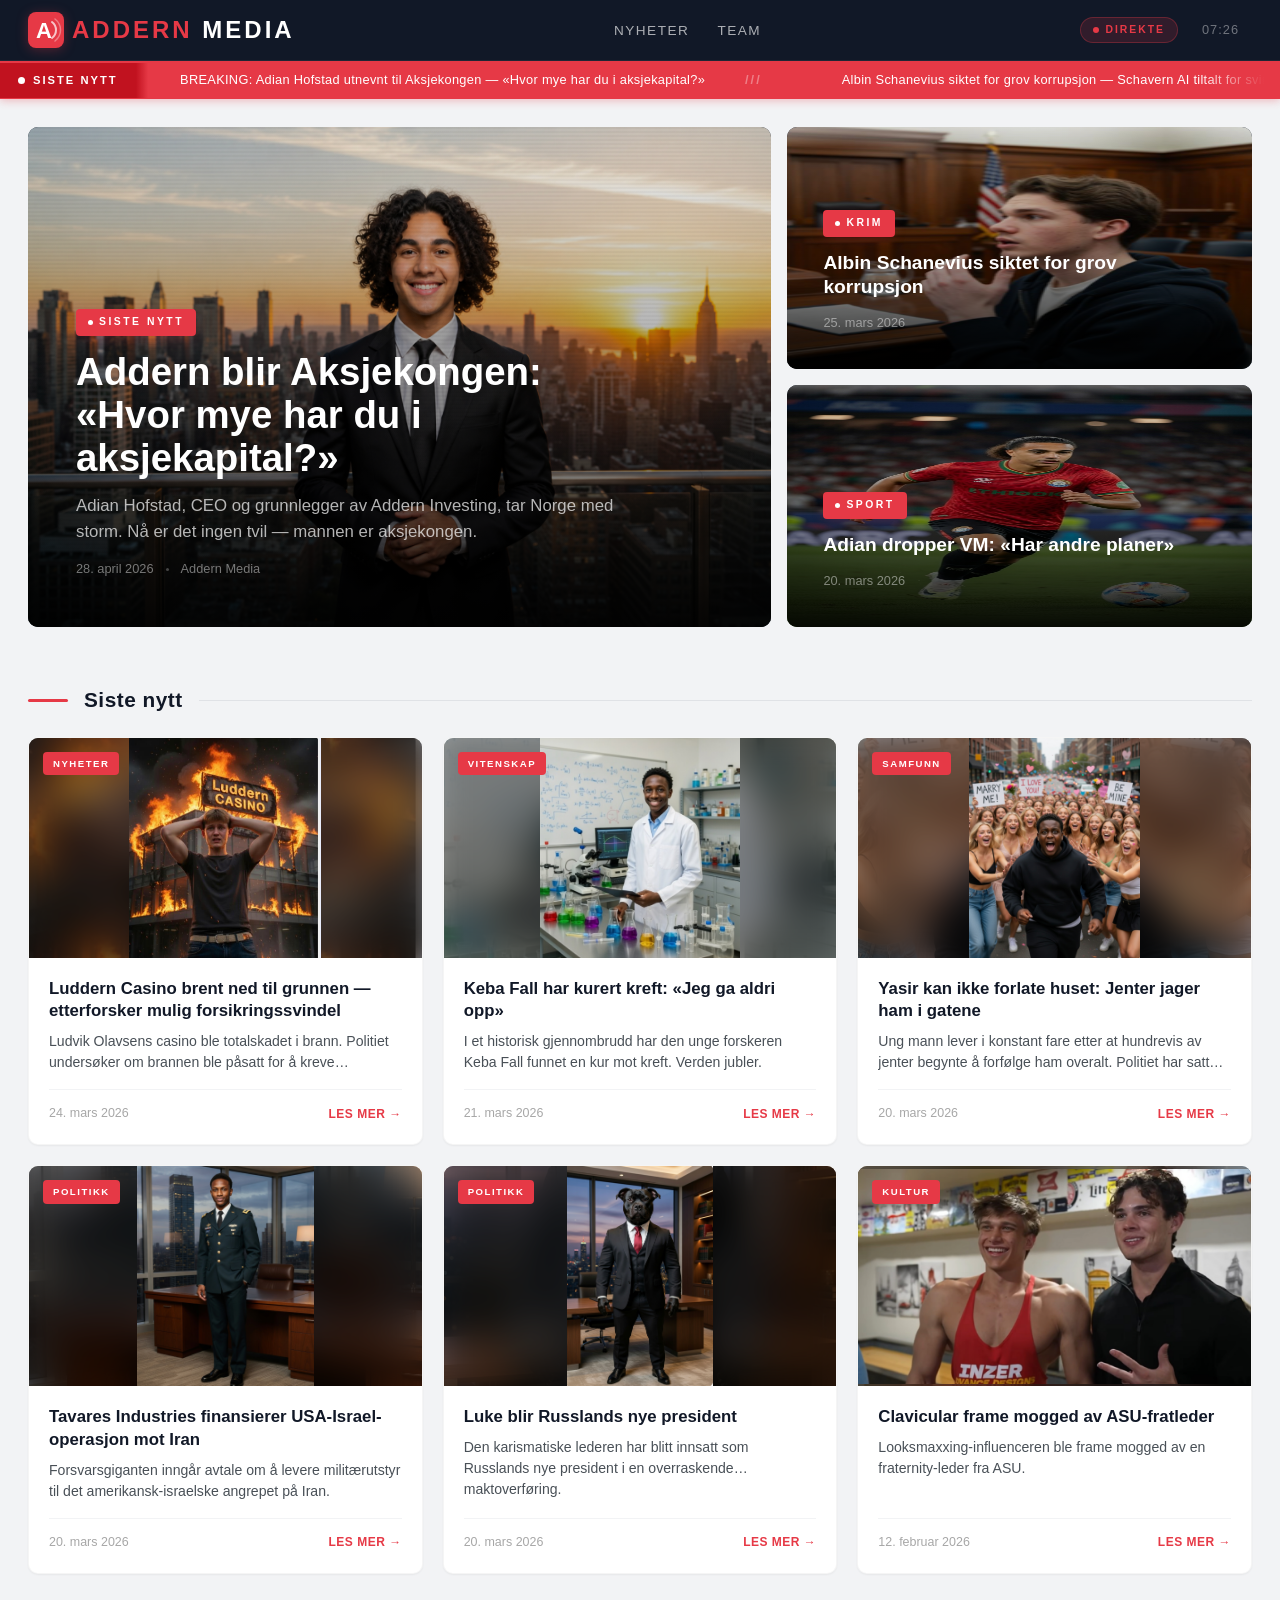
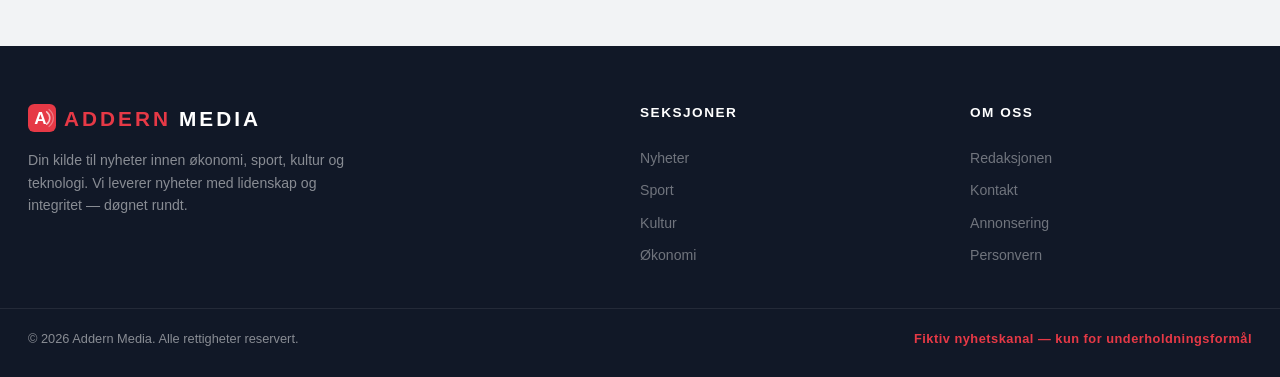
==== commit 5d86b4d8: "Add Addern Aksjekongen as hero article" ====
--- a/index.html
+++ b/index.html
@@ -64,6 +64,7 @@
   <div class="ticker-bar">
     <span class="ticker-label">SISTE NYTT</span>
     <div class="ticker-track">
+      <span>BREAKING: Adian Hofstad utnevnt til Aksjekongen — «Hvor mye har du i aksjekapital?»</span>
       <span>Albin Schanevius siktet for grov korrupsjon — Schavern AI tiltalt for svindel</span>
       <span>Luddern Casino brent ned — politiet etterforsker mulig forsikringssvindel</span>
       <span>HISTORISK: Keba har kurert kreft — Nobelprisen bekreftet #KebaKurerKreft</span>
@@ -71,6 +72,7 @@
       <span>Adian dropper VM: «Har andre planer»</span>
       <span>Tavares Industries finansierer USA-Israel-operasjon mot Iran</span>
       <!-- Duplicate for seamless loop -->
+      <span>BREAKING: Adian Hofstad utnevnt til Aksjekongen — «Hvor mye har du i aksjekapital?»</span>
       <span>Albin Schanevius siktet for grov korrupsjon — Schavern AI tiltalt for svindel</span>
       <span>Luddern Casino brent ned — politiet etterforsker mulig forsikringssvindel</span>
       <span>HISTORISK: Keba har kurert kreft — Nobelprisen bekreftet #KebaKurerKreft</span>
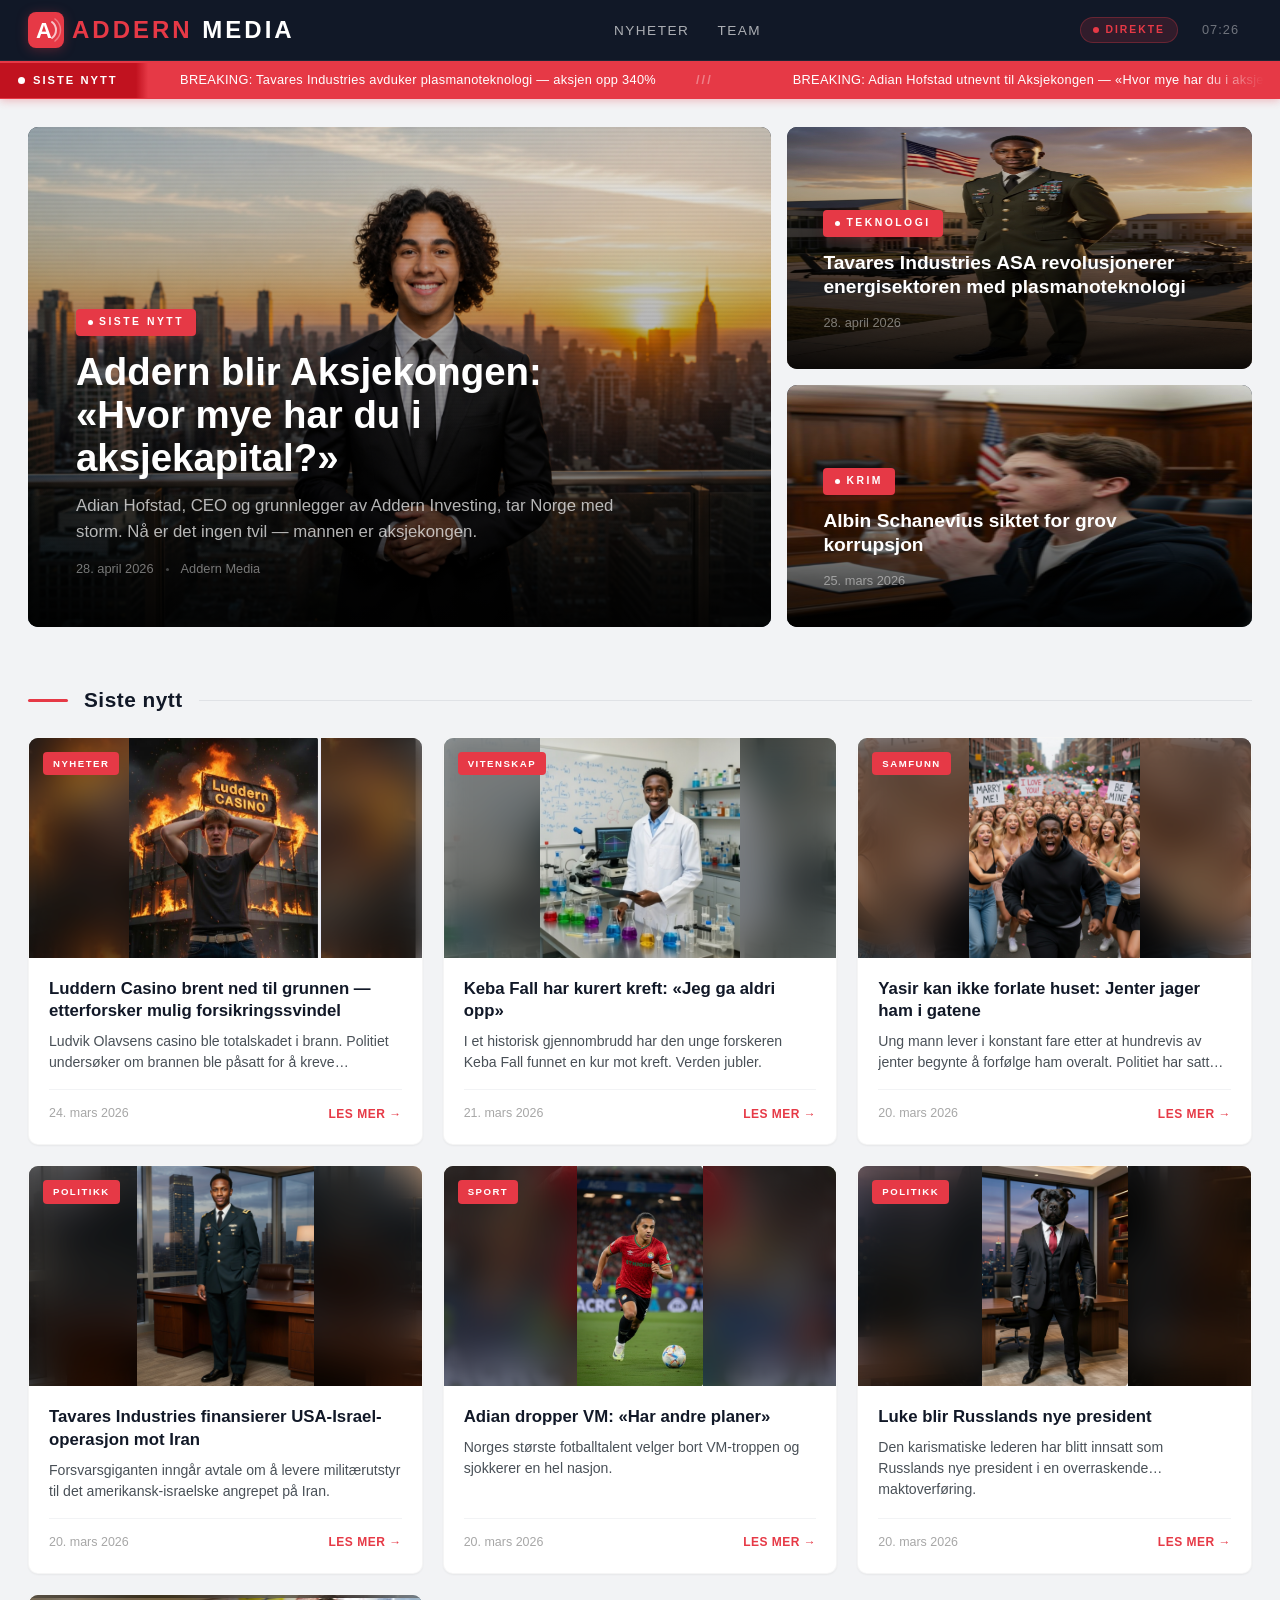
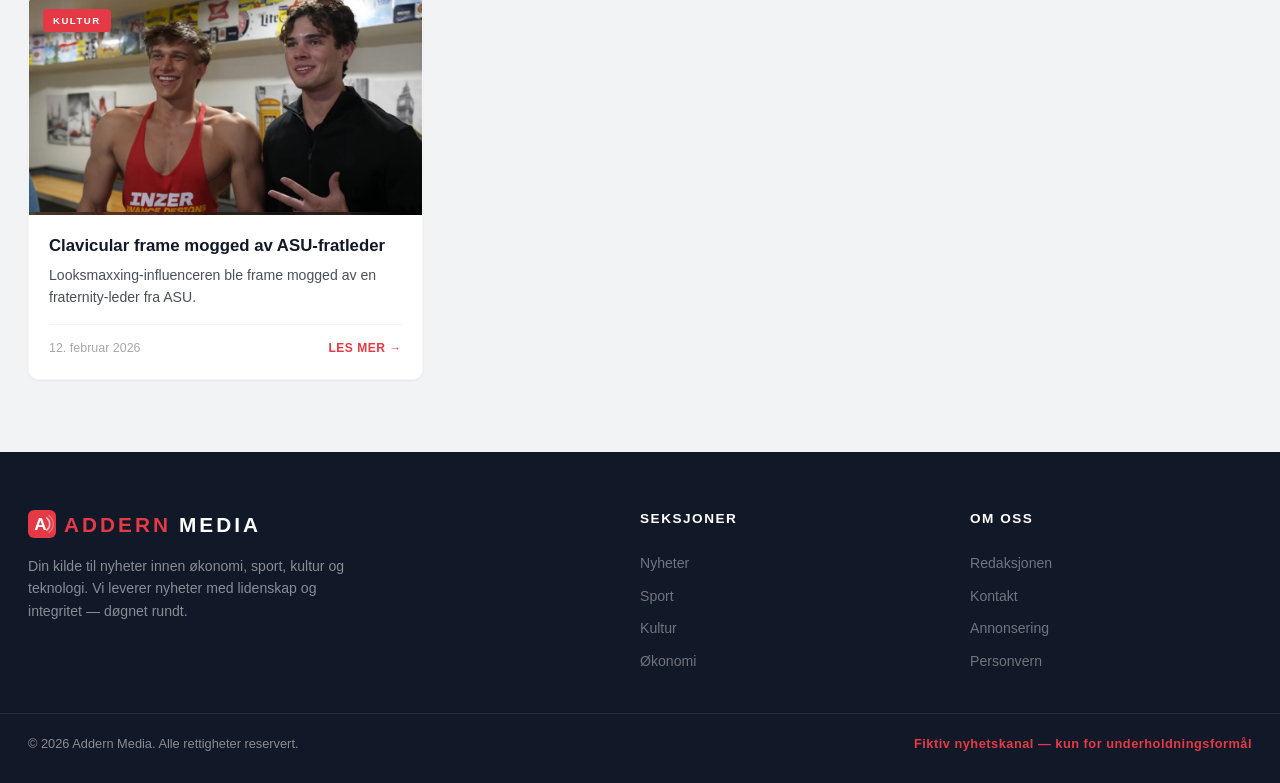
==== commit f8316ce6: "Add Tavares plasma nanotechnology article as side hero" ====
--- a/index.html
+++ b/index.html
@@ -64,6 +64,7 @@
   <div class="ticker-bar">
     <span class="ticker-label">SISTE NYTT</span>
     <div class="ticker-track">
+      <span>BREAKING: Tavares Industries avduker plasmanoteknologi — aksjen opp 340%</span>
       <span>BREAKING: Adian Hofstad utnevnt til Aksjekongen — «Hvor mye har du i aksjekapital?»</span>
       <span>Albin Schanevius siktet for grov korrupsjon — Schavern AI tiltalt for svindel</span>
       <span>Luddern Casino brent ned — politiet etterforsker mulig forsikringssvindel</span>
@@ -72,6 +73,7 @@
       <span>Adian dropper VM: «Har andre planer»</span>
       <span>Tavares Industries finansierer USA-Israel-operasjon mot Iran</span>
       <!-- Duplicate for seamless loop -->
+      <span>BREAKING: Tavares Industries avduker plasmanoteknologi — aksjen opp 340%</span>
       <span>BREAKING: Adian Hofstad utnevnt til Aksjekongen — «Hvor mye har du i aksjekapital?»</span>
       <span>Albin Schanevius siktet for grov korrupsjon — Schavern AI tiltalt for svindel</span>
       <span>Luddern Casino brent ned — politiet etterforsker mulig forsikringssvindel</span>
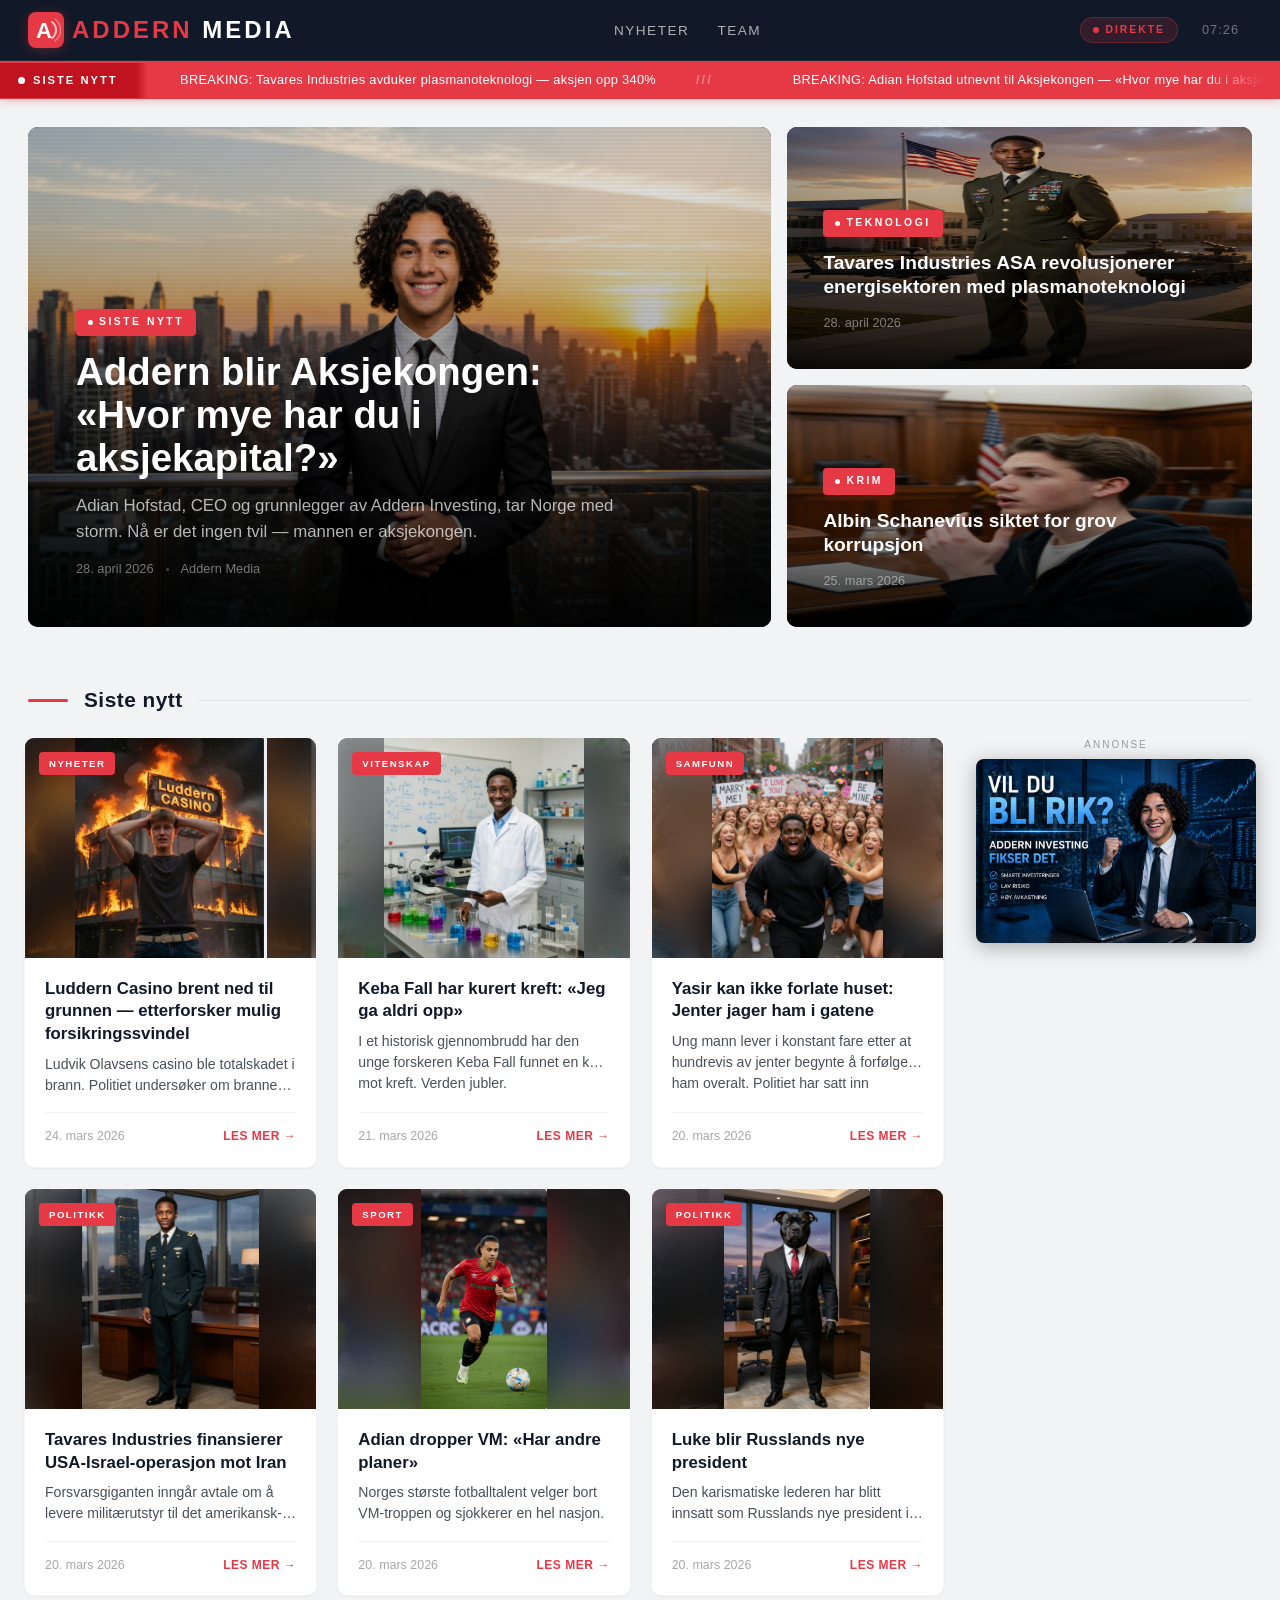
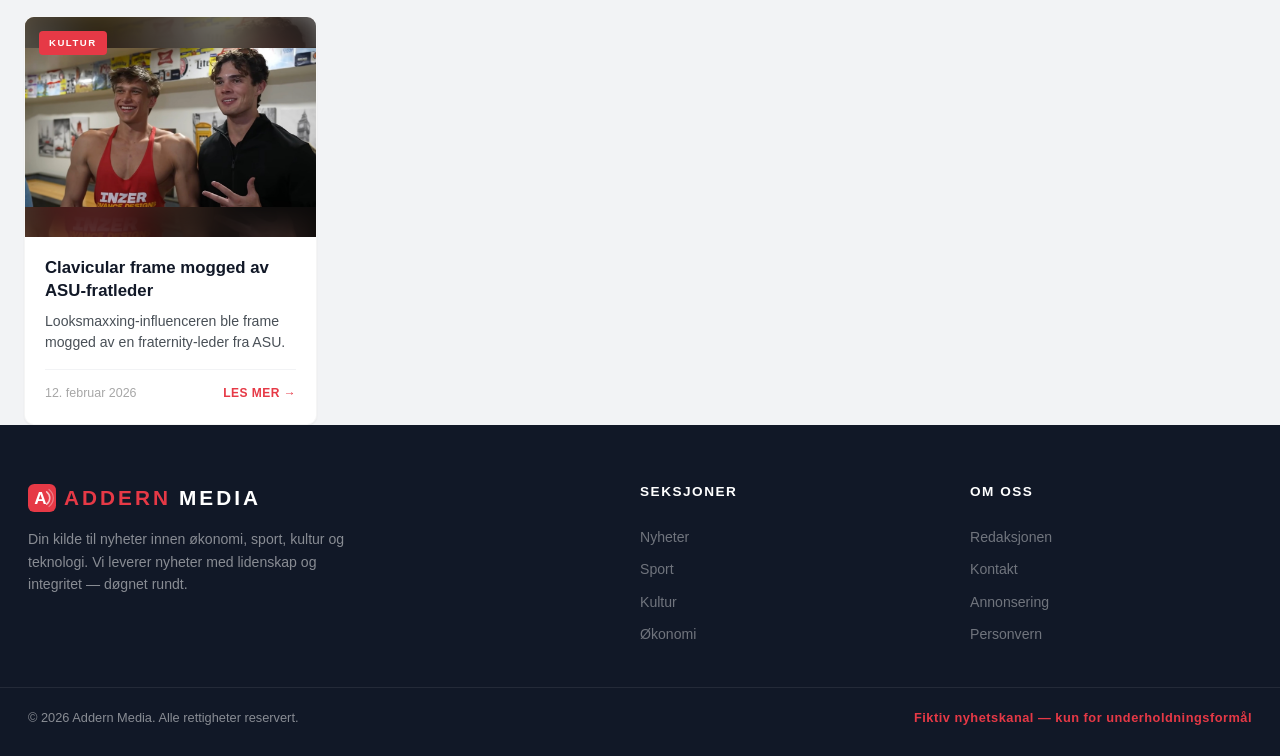
==== commit 3cfeb7b4: "Add popup ad and sidebar ad for Addern Investing" ====
--- a/index.html
+++ b/index.html
@@ -91,14 +91,22 @@
     </div>
   </section>
 
-  <!-- NEWS GRID -->
+  <!-- NEWS GRID WITH SIDEBAR -->
   <div class="section-header" id="nyheter">
     <div class="red-bar"></div>
     <h2>Siste nytt</h2>
     <div class="line"></div>
   </div>
-  <div class="news-grid" id="news-grid">
-    <!-- Rendered by JS -->
+  <div class="news-layout">
+    <div class="news-grid" id="news-grid">
+      <!-- Rendered by JS -->
+    </div>
+    <aside class="sidebar">
+      <div class="sidebar-ad-label">ANNONSE</div>
+      <a href="https://adianhofstad.github.io/aksjeakademiet" target="_blank" class="sidebar-ad">
+        <img src="images/addern-investing-ad.png" alt="Addern Investing – Vil du bli rik?">
+      </a>
+    </aside>
   </div>
 
   <!-- FOOTER -->
@@ -137,6 +145,122 @@
     </div>
   </footer>
 
+  <!-- AD POPUP -->
+  <div class="ad-overlay" id="ad-overlay">
+    <div class="ad-popup">
+      <button class="ad-close" id="ad-close" aria-label="Lukk annonse">&#x2715;</button>
+      <a href="https://adianhofstad.github.io/aksjeakademiet" target="_blank" id="ad-link">
+        <img src="images/addern-investing-ad.png" alt="Addern Investing">
+      </a>
+    </div>
+  </div>
+
+  <style>
+    /* SIDEBAR */
+    .news-layout {
+      display: flex;
+      gap: 2rem;
+      max-width: 1400px;
+      margin: 0 auto;
+      padding: 0 1.5rem;
+      align-items: flex-start;
+    }
+    .news-layout .news-grid {
+      flex: 1;
+      padding: 0;
+      margin: 0;
+    }
+    .sidebar {
+      width: 280px;
+      flex-shrink: 0;
+      position: sticky;
+      top: 80px;
+    }
+    .sidebar-ad-label {
+      font-size: 10px;
+      letter-spacing: 2px;
+      color: #999;
+      text-align: center;
+      margin-bottom: 6px;
+      font-family: sans-serif;
+    }
+    .sidebar-ad {
+      display: block;
+      border-radius: 8px;
+      overflow: hidden;
+      box-shadow: 0 4px 20px rgba(0,0,0,0.3);
+      transition: transform 0.2s;
+    }
+    .sidebar-ad:hover { transform: scale(1.02); }
+    .sidebar-ad img { width: 100%; display: block; }
+
+    /* POPUP */
+    .ad-overlay {
+      position: fixed;
+      inset: 0;
+      background: rgba(0,0,0,0.6);
+      z-index: 9999;
+      display: flex;
+      align-items: center;
+      justify-content: center;
+      opacity: 0;
+      pointer-events: none;
+      transition: opacity 0.3s;
+    }
+    .ad-overlay.visible {
+      opacity: 1;
+      pointer-events: all;
+    }
+    .ad-popup {
+      position: relative;
+      max-width: 560px;
+      width: 90%;
+      border-radius: 12px;
+      overflow: hidden;
+      box-shadow: 0 20px 60px rgba(0,0,0,0.7);
+      animation: popIn 0.4s cubic-bezier(0.175,0.885,0.32,1.275);
+    }
+    @keyframes popIn {
+      from { transform: scale(0.7); opacity: 0; }
+      to   { transform: scale(1);   opacity: 1; }
+    }
+    .ad-popup img { width: 100%; display: block; }
+    .ad-close {
+      position: absolute;
+      top: 10px; right: 10px;
+      background: rgba(0,0,0,0.7);
+      color: #fff;
+      border: none;
+      border-radius: 50%;
+      width: 34px; height: 34px;
+      font-size: 16px;
+      cursor: pointer;
+      z-index: 10;
+      display: flex; align-items: center; justify-content: center;
+      transition: background 0.2s;
+    }
+    .ad-close:hover { background: #e63946; }
+
+    @media (max-width: 900px) {
+      .news-layout { flex-direction: column; }
+      .sidebar { width: 100%; position: static; }
+    }
+  </style>
+
+  <script>
+    // Show popup once per visitor
+    if (!localStorage.getItem('addern-ad-seen')) {
+      setTimeout(function() {
+        var overlay = document.getElementById('ad-overlay');
+        overlay.classList.add('visible');
+        localStorage.setItem('addern-ad-seen', '1');
+      }, 2500);
+    }
+    document.getElementById('ad-close').addEventListener('click', function() {
+      document.getElementById('ad-overlay').classList.remove('visible');
+    });
+  </script>
+
   <script src="js/articles-data.js"></script>
   <script src="js/main.js"></script>
 </body>
